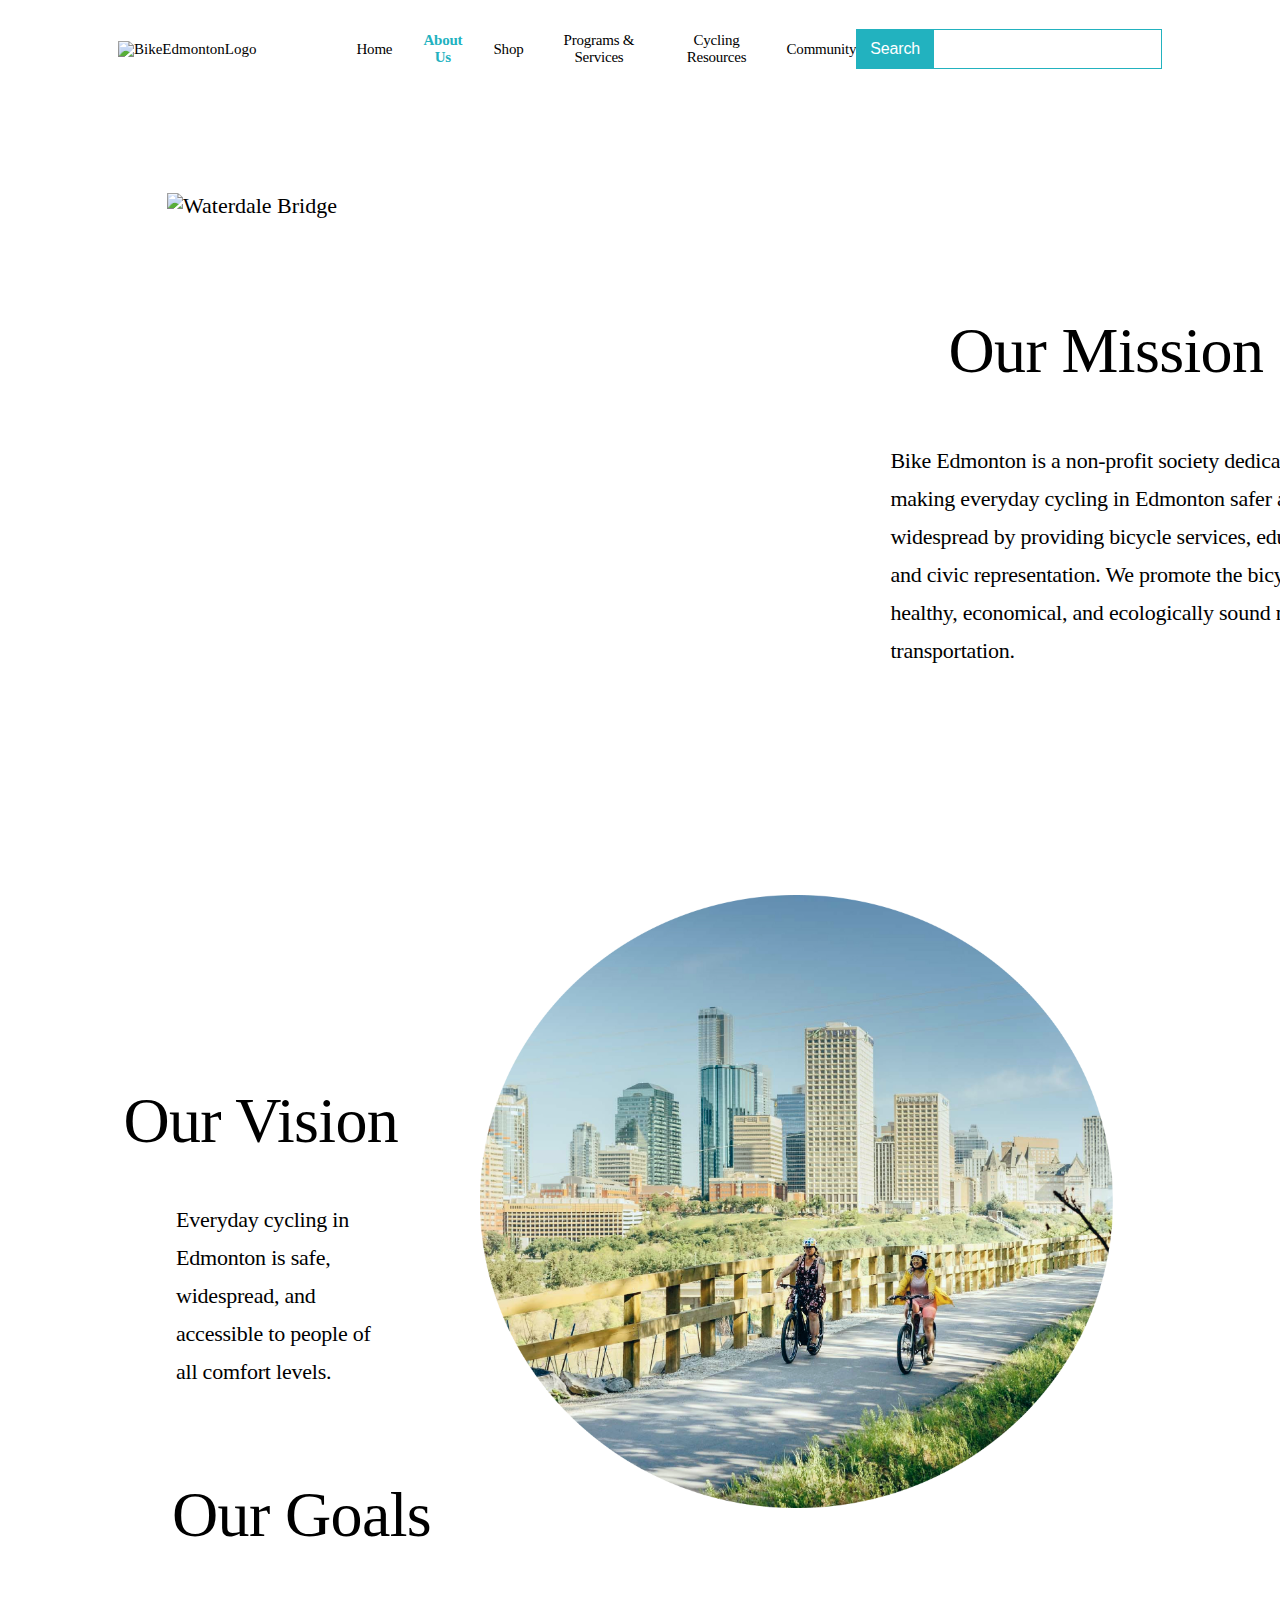
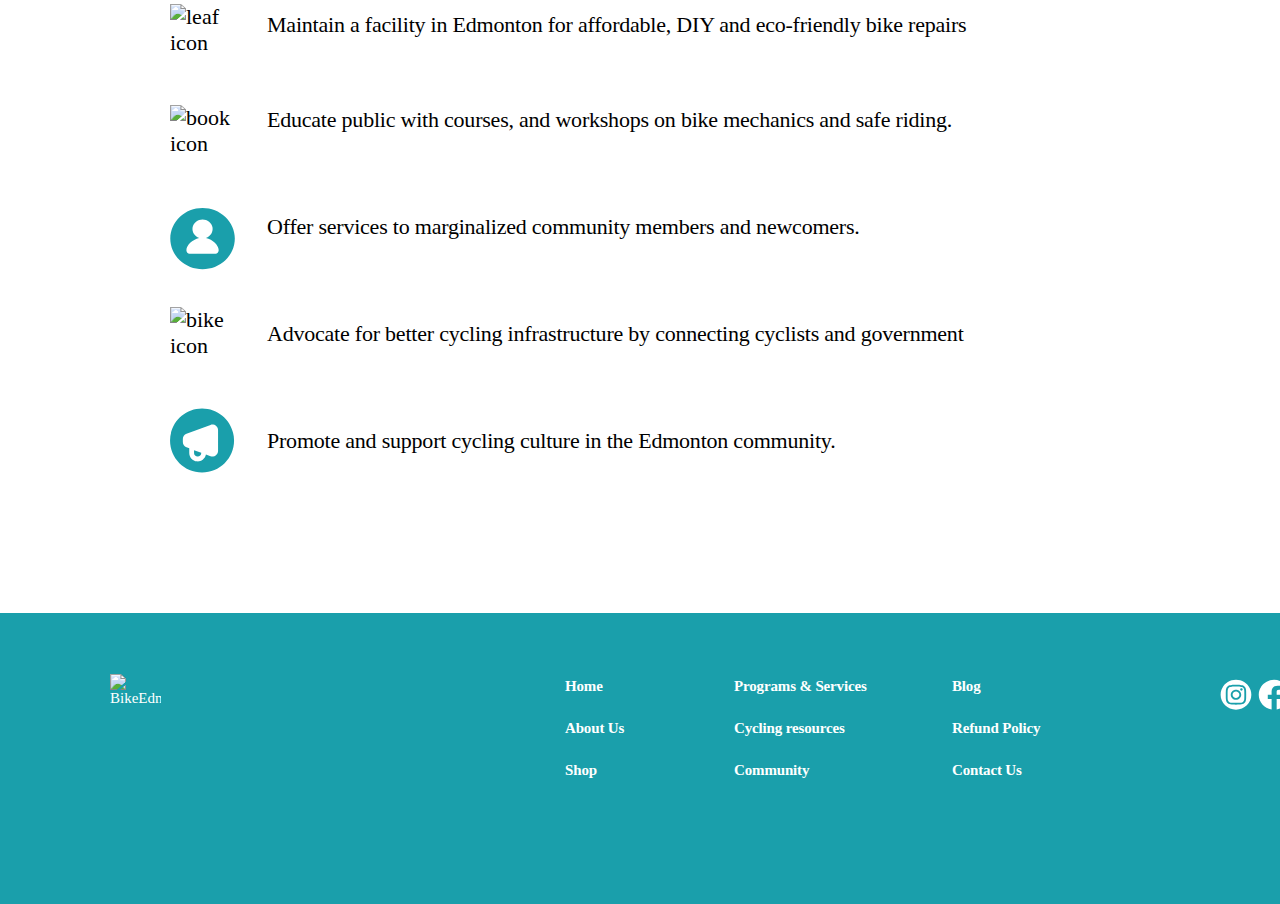
==== About.html @ 4522ee02 "Create About.html" ====
<!DOCTYPE html>
<html>
<head>
  	<meta charset="utf-8">
  	<meta name="viewport" content="width=device-width, initial-scale=1.0">
  	<title>Bike Edmonton | About Us</title>
  	<link rel="stylesheet"  href="./About.css" />
  	
  	
  	
</head>
<body>
<!-- Navigation --> 
  	<div class="about" id="aboutContainer">
        <header class="navigation flex-row">
				<img class="logo" alt="BikeEdmontonLogo" src="Images/Logo.png">

                <nav class="topmenu">
                    <a href="index.html" class="menuoptions">Home</a>
                    <a href="About.html" class="menuactive">About Us</a>
                    <a href="Shop.html" class="menuoptions">Shop</a>
                    <a href="#Programs & Services" class="menuoptions">Programs & Services</a>
                    <a href="#Cycling Resources"class="menuoptions">Cycling Resources</a>
                    <a href="#Community" class="menuoptions">Community</a>
				</nav>

                <div class="search-container">
					<button class="search-button">Search</button>
					<input class="search-text" type="text" placeholder="">
				</div>
		</header>

<!-- Mission--> 
    	<section class="margindefault flex-row">
			<div class="flex1">
    		    <img class="Waterdalebridge" alt="Waterdale Bridge" src="Images/Mission.jpg">
    		</div>

			<div class="flex1">
				<div class="ourmission">Our Mission</div>
				<div class="missionbody">
					<p class="generalbody">Bike Edmonton is a non-profit society dedicated 
							to making everyday cycling in Edmonton safer 
							and more widespread by providing bicycle 
							services, education, and civic representation.
							We promote the bicycle as a healthy, economical, and ecologically sound mode of
							transportation.</p>
				</div>
			</div>
    	</section>

<!-- Vision --> 		
		<section class="margindefault flex-row">
    		<div class="flex1">	
      			<div class="ourvision">Our Vision</div>
				<div class="visionbody">
				    <p class="generalbody">Everyday cycling in Edmonton is safe, widespread, and accessible to people of all comfort levels.</p>
   				</div>
            </div>

			<div class="flex1">	
				<img class="Bikingdowntown" alt="Biking Downtown" src="Images/Vision.jpg">
    		</div>
		</section>

<!-- Goals--> 
		<section class="margindefault flex-row-top ">
    		<div class="flex1">
      			<div class="ourgoals">Our Goals</div>
    		</div>
    
			<div class="vector-parent">
				<img class="vector-icon" alt="leaf icon" src="Images/Maintain.svg">
				
				<img class="vector-icon" alt="book icon" src="Images/Educate.svg">
				
				<img class="vector-icon" alt="person icon" src="Images/Offer.svg">
				
				<img class="vector-icon" alt="bike icon" src="Images/Advocate.svg">
				
				<img class="vector-icon" alt="speaker icon" src="Images/Promote.svg">	
		    </div>

            <div class="goal-list">
				<p class="maintain-a-facility">Maintain a facility in Edmonton for affordable, DIY and eco-friendly bike repairs</p>
				<p class="educate-public-with">Educate public with courses, and workshops on bike mechanics and safe riding.</p>
				<p class="offer-services-to">Offer services to marginalized community members and newcomers.</p>
				<p class="advocate-for-better">Advocate for better cycling infrastructure by connecting cyclists and government</p>
				<p class="promote-and-support">Promote and support cycling culture in the Edmonton community.</p>
    		</div>

		</section>

<!-- Footer --> 
    	<footer class="flex-row">
			<img class="logo2" alt="BikeEdmontonLogo" src="Images/Logo.png">

      		<b class="home-about-us-container">
        				<p class="generalbody">Home</p>
        				<p class="generalbody">About Us</p>
        				<p class="generalbody">Shop</p>
      		</b>
      		<b class="programs-services-container">
        				<p class="generalbody">Programs & Services</p>
        				<p class="generalbody">Cycling resources</p>
        				<p class="generalbody">Community</p>
      		</b>
      		<b class="blog-refund-policy-container">
        				<p class="generalbody">Blog</p>
        				<p class="generalbody">Refund Policy</p>
        				<p class="generalbody">Contact Us</p>
      		</b>
      		<img class="icon" alt="" src="Images/Social Icons.svg">	
		</footer>
  	</div>
  	
</body>
</html>
---- About.css ----
/*LAYOUT*/
.flex-row { 
    display: flex;
    flex-direction: row;
    justify-content: space-between;
}

.flex1 {
    flex: 1;
}

.flex2 {
    flex: 2;
}

.flex3 {
    flex: 3;
}

.flex-row-top {
    display: flex;
    flex-direction: row;
    justify-content: space-between;
    align-items: start;
}

.margindefault {
    margin: 0 110px;
} 


/*GENERAL*/
.about {
    width: 100%;
    cursor: pointer;
    text-align: left;
    font-size: 22px;
    color: #000;
    font-family: Montserrat;
}

.generalbody {
    margin-block-start: 0;
    margin-block-end: 18px;
}


/*NAVIGATION*/
.menuactive {
    letter-spacing: -0.225px;
    font-weight: 800;
    color: #22b2bf;
    text-align: center;
    text-decoration: none;
}
.menuoptions{
    font-weight: 500;
    line-height: normal;
    letter-spacing: -0.225px;
    text-align: center;
    text-decoration: none;
    color: #000
}
.menuoptions:hover {
    color: #22b2bf}
    
.topmenu {
    justify-content: center;
    flex-direction: row;
    align-items: center;
    gap: 28px;
    margin-top: 22px;
    padding-left: 100px;
    display: flex;
    flex: 1; 
}

.logo {
    margin-left: 110px;
    margin-top: 22px;
    align-items: center; /* Vertically center the logo */
}

.navigation {
    display: flex;
    background-color: #fff;
    width: 100%;
    height: 60px;
    text-align: center;
    font-size: 15px;
    justify-content: space-between; /* Space between elements */
    align-items: center;
}

.search-container {
    margin-top: 22px;
    display: flex;
    align-items: center;
    gap: 0; 
    margin-right: 110px;
}

.search-button {
    background-color: #22b2bf;
    color: #fff;
    border: none;
    font-size: 16px;
    font-weight: 500;
    letter-spacing: -0.01em;
    padding: 11px 14px;
    cursor: pointer;
    display: flex;
    align-items: center;
    justify-content: center;
}

.search-text {
    border: 1px solid #22b2bf;
    border-left: none; 
    color: dimgrey;
    padding: 10px;
    font-size: 16px;
    outline: none;
    flex: 1; /* Makes input expand as needed */
}

.search-text:focus {
    outline: none;
    border-color: #1a98a5;
}


/*MISSION*/ 
.Waterdalebridge {
    padding-top: 125px;
    padding-left: 49px;
    flex-direction: row;
    display: flex;
    align-items: center;
    width: 633.4px;
    height: 613px;
    justify-content: left;
}

.ourmission {
    padding-bottom: 55px ;
    padding-top: 247px;
    padding-left: 80px;
    padding-right: 49px;
    font-size: 64px;
    letter-spacing: -0.01em;
    flex-direction: column;
    justify-content: center;
    line-height: 72px;
    font-family: 'Nico Moji';
    color: #000;
    text-align: left;
    display: flex;
    align-items: center;
}

.missionbody{
    padding-left: 90px;
    display: flex;
    letter-spacing: -0.01em;
    line-height: 38px;
    width: 490px;
}


/*VISION*/ 
.ourvision {
    font-size: 64px;
    letter-spacing: -0.01em;
    line-height: 72px;
    font-family: 'Nico Moji';
    color: #000;
    text-align: left;
    display: flex;
    padding-right: 76px;
    padding-top: 279px;
    align-items: center;
    flex-direction: column;
    justify-content: left;
    
}

.visionbody {
    text-align: left;
    letter-spacing: -0.01em;
    line-height: 38px;
    display: flex;
    flex-direction: column;
    width: 56%;
    margin-left: 58px;
    margin-top: -55px ;
    padding-top: 99px ;
    color: #000;
}

.Bikingdowntown{
    width: 633.4px;
    height: 613px;
    align-items: center;
    padding-top: 89px;
    padding-right: 49px;

}


/*GOALS*/ 
.ourgoals {
    font-size: 64px;
    position: absolute;
    letter-spacing: -0.01em;
    line-height: 2px;
    font-family: 'Nico Moji';
    color: #000;
    text-align: left;
    display: flex;
    align-items: start;
    padding-left: 54px;
}
.vector-parent {
    position: absolute;
    padding-top: 89.58px;
    padding-left: 52px;
    display: flex;
    flex-direction: column;
    align-items: center;
    justify-content: flex-start;
    gap: 36px;
}

.vector-icon {
    width: 65px;
    height: 65px;
    position: relative;
}

.goal-list {
    align-items: center;
    padding-top: 70px;
    margin-left: 149px;
}
.maintain-a-facility {
    letter-spacing: -0.01em;
    line-height: 38px;
    display: inline-block;
    width: 917px;
}
.educate-public-with {
    letter-spacing: -0.01em;
    line-height: 63px;
    display: inline-block;
    width: 917px;
}
.offer-services-to {
    letter-spacing: -0.01em;
    line-height: 63px;
    display: inline-block;
    width: 917px;
}
.advocate-for-better {
    letter-spacing: -0.01em;
    line-height: 63px;
    display: inline-block;
    width: 915px;
}
.promote-and-support {
    letter-spacing: -0.01em;
    line-height: 63px;
    display: inline-block;
    width: 1033px;
}


/*FOOTER*/
footer{
    position: absolute;
    top: 2213px;
    left: 0px;
    background-color: #1a9fab;
    width: 100%;
    height: 291px;
    overflow: hidden;
    font-size: 15px;
    color: #fff;
}

.logo2{
    padding-top: 61px;
    padding-left: 110px;
    width: 51px;
    height: 48px;
}

.home-about-us-container {
    position: absolute;
    padding-top: 61px;
    padding-left: 565px;
    letter-spacing: -0.01em;
    line-height: 24px;
    display: flex;
    flex-direction: column;
}
.programs-services-container {
    position: absolute;
    padding-top: 61px;
    padding-left: 734px;
    letter-spacing: -0.01em;
    line-height: 24px;
    display: flex;
    flex-direction: column;
}
.blog-refund-policy-container {
    position: absolute;
    top: 61px;
    left: 952px;
    letter-spacing: -0.01em;
    line-height: 24px;
    display: flex;
    flex-direction: column;
}

.icon {
    position: absolute;
    height: 14.47%;
    width: 11.41%;
    padding-top: 61px;
    padding-left: 1220px;
    max-width: 100%;
    max-height: 100%;
}
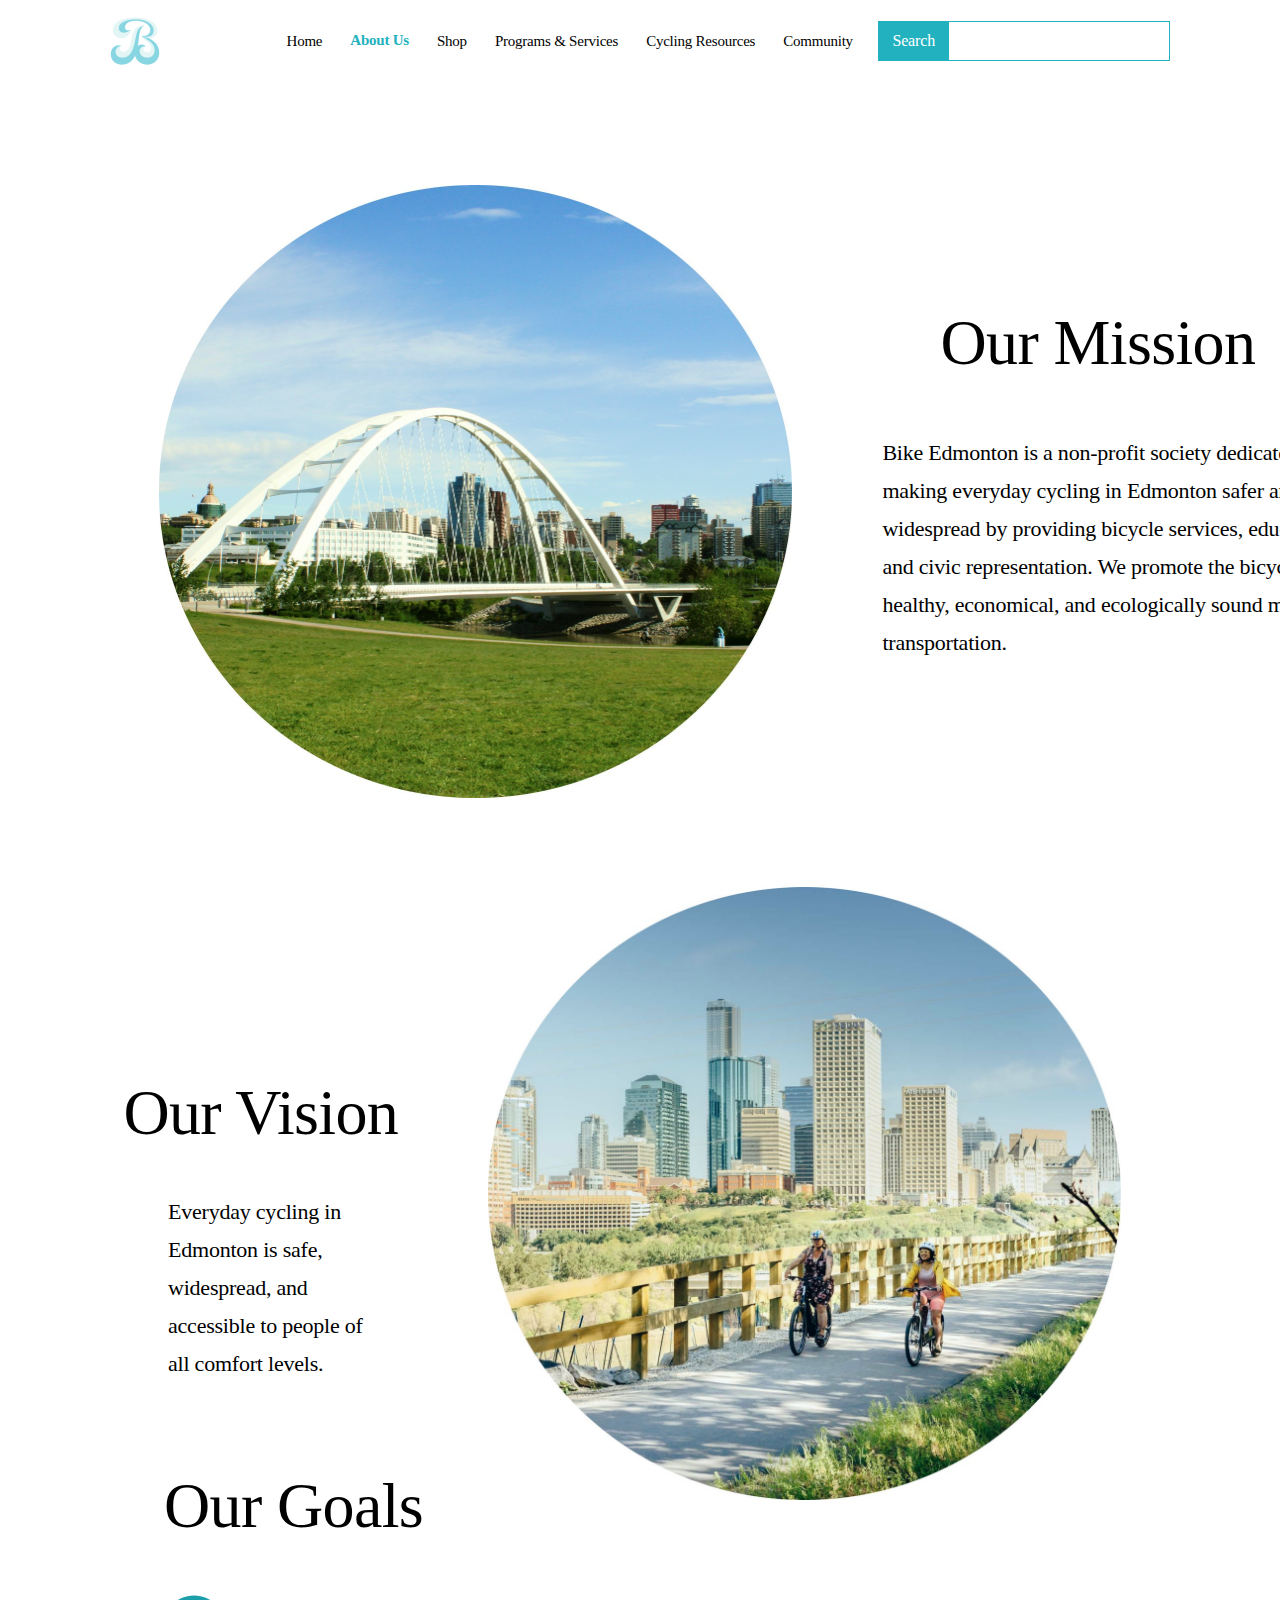
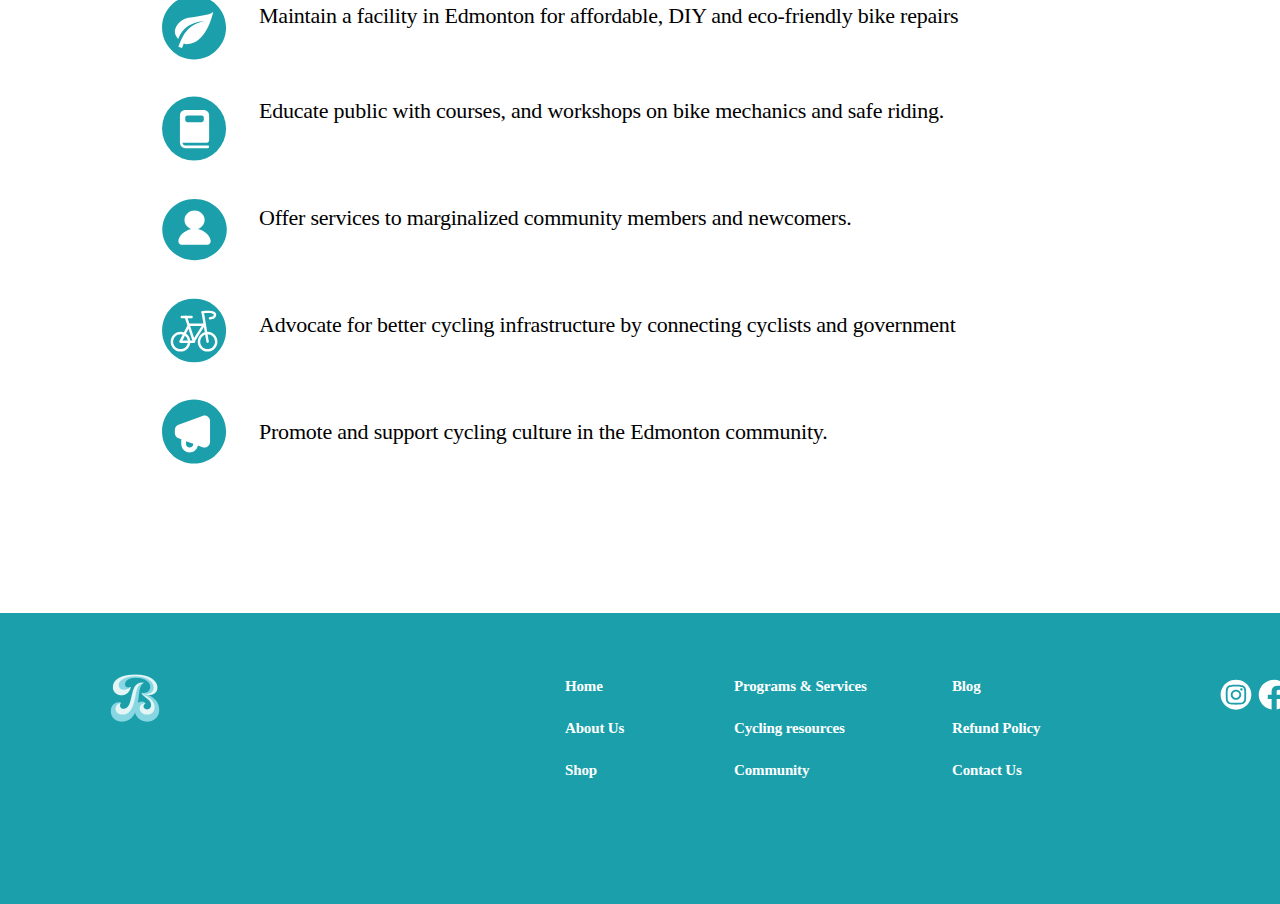
==== commit 11a5de6c: "All my code files" ====
--- a/About.html
+++ b/About.html
@@ -4,11 +4,10 @@
   	<meta charset="utf-8">
   	<meta name="viewport" content="width=device-width, initial-scale=1.0">
   	<title>Bike Edmonton | About Us</title>
-  	<link rel="stylesheet"  href="./About.css" />
-  	
-  	
-  	
+  	<link rel="stylesheet"  href="./About.css" >
+	<link rel="stylesheet" href="Normalize.css">
 </head>
+
 <body>
 <!-- Navigation --> 
   	<div class="about" id="aboutContainer">
